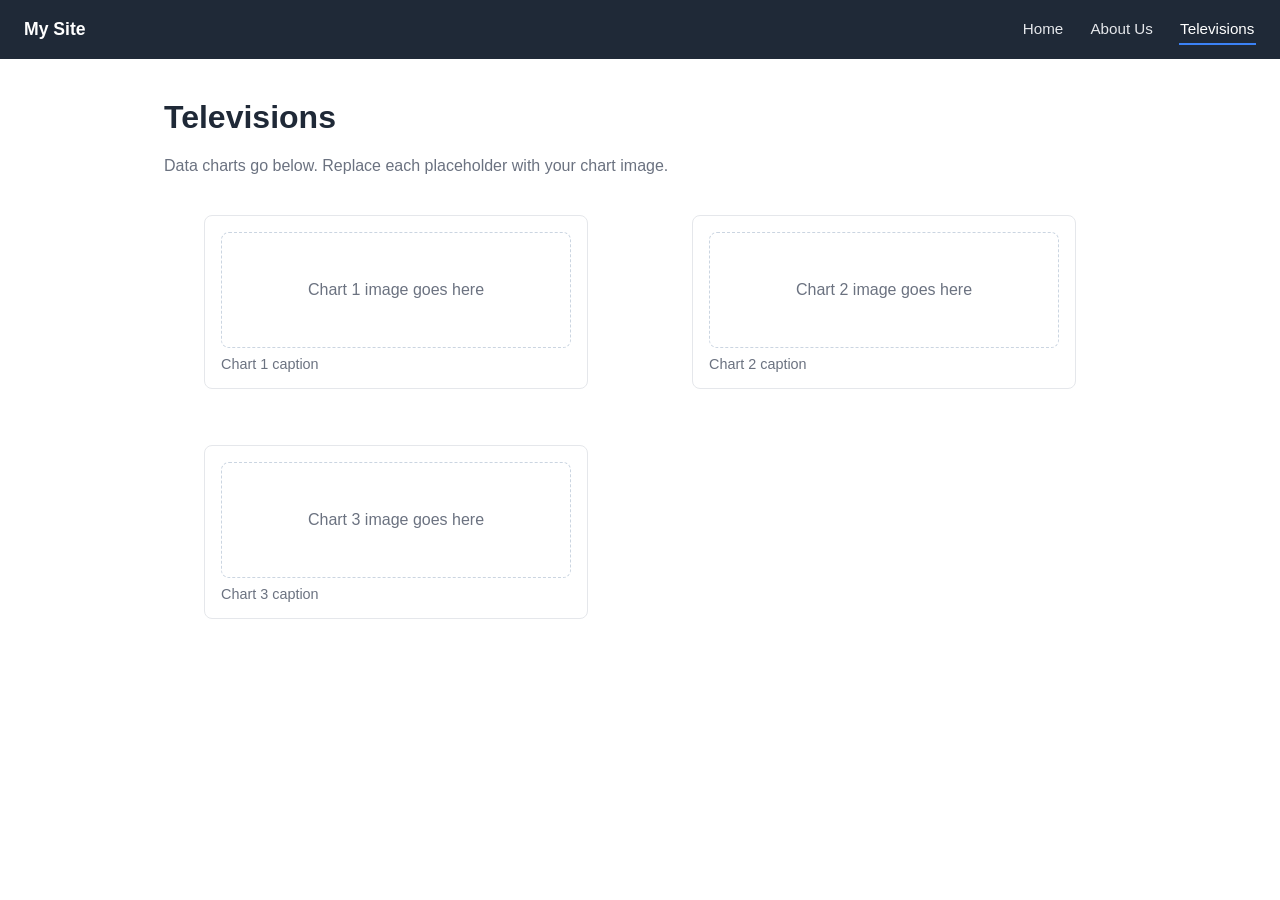
==== televisions.html @ 6134530f "init: early scripts, images and raw webpages" ====
<!DOCTYPE html>
<html lang="en">
<head>
  <meta charset="UTF-8" />
  <meta name="viewport" content="width=device-width, initial-scale=1.0" />
  <title>Televisions</title>
  <link rel="stylesheet" href="css/style.css" />
</head>
<body>
  <div id="navbar"></div>

  <main>
    <h1>Televisions</h1>
    <p class="muted">Data charts go below. Replace each placeholder with your chart image.</p>

    <div class="chart-grid">
      <figure class="chart-card">
        <!-- <img src="images/chart1.png" alt="Description of chart 1" /> -->
        <div class="placeholder">Chart 1 image goes here</div>
        <figcaption>Chart 1 caption</figcaption>
      </figure>

      <figure class="chart-card">
        <!-- <img src="images/chart2.png" alt="Description of chart 2" /> -->
        <div class="placeholder">Chart 2 image goes here</div>
        <figcaption>Chart 2 caption</figcaption>
      </figure>

      <figure class="chart-card">
        <!-- <img src="images/chart3.png" alt="Description of chart 3" /> -->
        <div class="placeholder">Chart 3 image goes here</div>
        <figcaption>Chart 3 caption</figcaption>
      </figure>
    </div>
  </main>

  <script src="js/nav.js"></script>
  <script src="js/gallery.js"></script>
</body>
</html>
---- css/style.css ----
:root {
  --nav-bg: #1f2937;
  --nav-text: #e5e7eb;
  --nav-text-active: #ffffff;
  --nav-accent: #3b82f6;
  --bg: #ffffff;
  --text: #1f2937;
  --muted: #6b7280;
}

* {
  box-sizing: border-box;
}

body {
  margin: 0;
  font-family: "Segoe UI", Arial, sans-serif;
  background: var(--bg);
  color: var(--text);
}

.navbar {
  display: flex;
  align-items: center;
  gap: 1.5rem;
  background: var(--nav-bg);
  padding: 0.9rem 1.5rem;
}

.navbar .brand {
  color: var(--nav-text-active);
  font-weight: 700;
  font-size: 1.1rem;
  margin-right: auto;
  text-decoration: none;
}

.navbar a.nav-link {
  color: var(--nav-text);
  text-decoration: none;
  font-size: 0.95rem;
  padding: 0.35rem 0.1rem;
  border-bottom: 2px solid transparent;
  transition: color 0.15s ease, border-color 0.15s ease;
}

.navbar a.nav-link:hover {
  color: var(--nav-text-active);
}

.navbar a.nav-link.active {
  color: var(--nav-text-active);
  border-bottom-color: var(--nav-accent);
}

main {
  max-width: 1000px;
  margin: 0 auto;
  padding: 2.5rem 1.5rem;
}

h1 {
  margin-top: 0;
}

.muted {
  color: var(--muted);
}

.chart-grid {
  display: grid;
  grid-template-columns: repeat(auto-fit, minmax(320px, 1fr));
  gap: 1.5rem;
  margin-top: 1.5rem;
}

.chart-card {
  border: 1px solid #e5e7eb;
  border-radius: 8px;
  padding: 1rem;
}

.chart-card img {
  width: 100%;
  height: auto;
  border-radius: 4px;
  display: block;
}

.chart-card figcaption {
  margin-top: 0.5rem;
  font-size: 0.9rem;
  color: var(--muted);
}

.placeholder {
  border: 1px dashed #cbd5e1;
  border-radius: 8px;
  padding: 3rem 1rem;
  text-align: center;
  color: var(--muted);
}
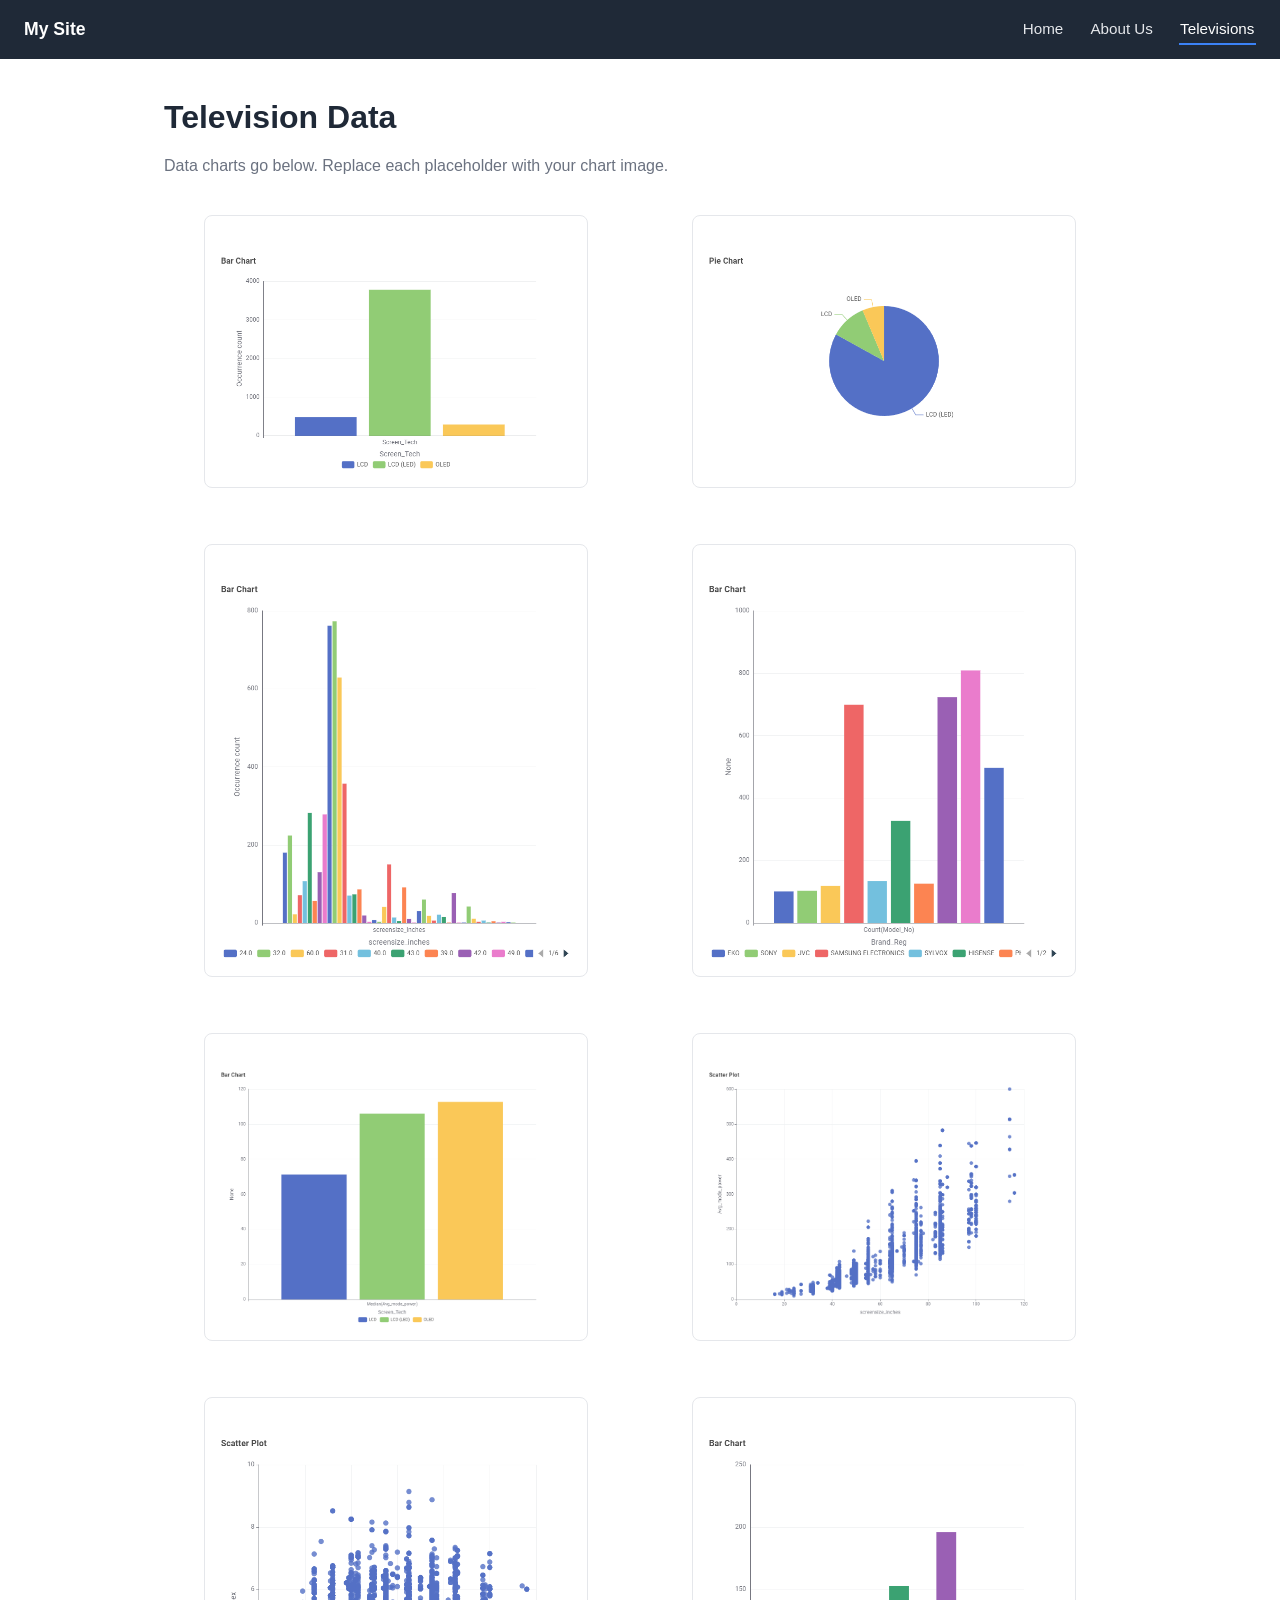
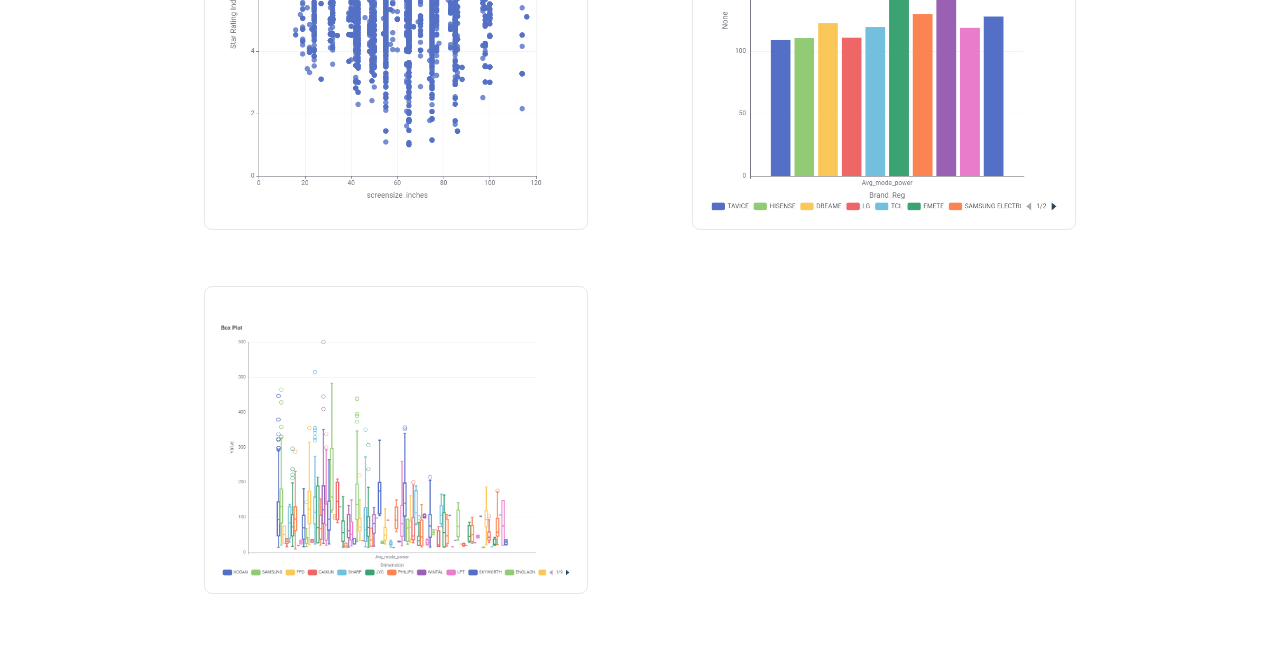
==== commit fcae8801: "feat: added title element to chart display, requires styling" ====
--- a/televisions.html
+++ b/televisions.html
@@ -10,27 +10,11 @@
   <div id="navbar"></div>
 
   <main>
-    <h1>Televisions</h1>
+    <h1>Television Data</h1>
     <p class="muted">Data charts go below. Replace each placeholder with your chart image.</p>
 
-    <div class="chart-grid">
-      <figure class="chart-card">
-        <!-- <img src="images/chart1.png" alt="Description of chart 1" /> -->
-        <div class="placeholder">Chart 1 image goes here</div>
-        <figcaption>Chart 1 caption</figcaption>
-      </figure>
-
-      <figure class="chart-card">
-        <!-- <img src="images/chart2.png" alt="Description of chart 2" /> -->
-        <div class="placeholder">Chart 2 image goes here</div>
-        <figcaption>Chart 2 caption</figcaption>
-      </figure>
-
-      <figure class="chart-card">
-        <!-- <img src="images/chart3.png" alt="Description of chart 3" /> -->
-        <div class="placeholder">Chart 3 image goes here</div>
-        <figcaption>Chart 3 caption</figcaption>
-      </figure>
+    <div id="gallery" class="chart-grid">
+       
     </div>
   </main>
 
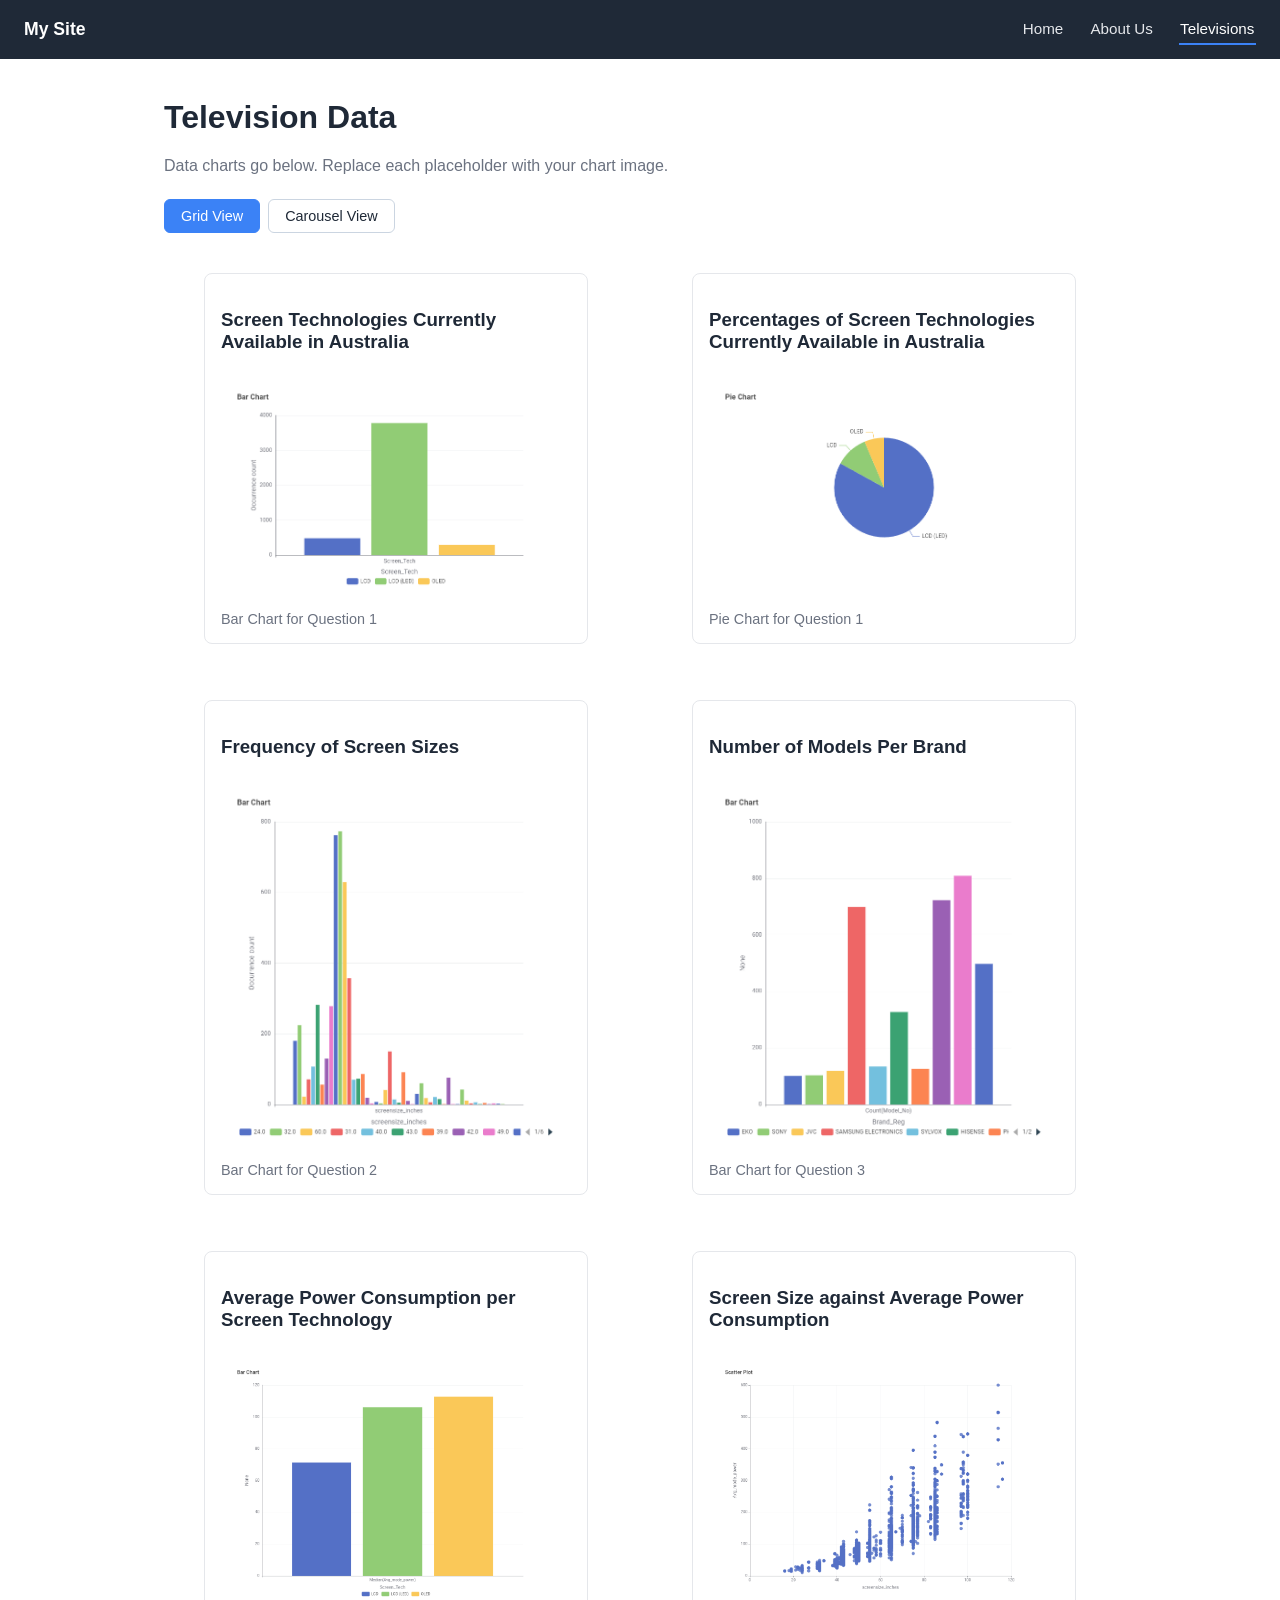
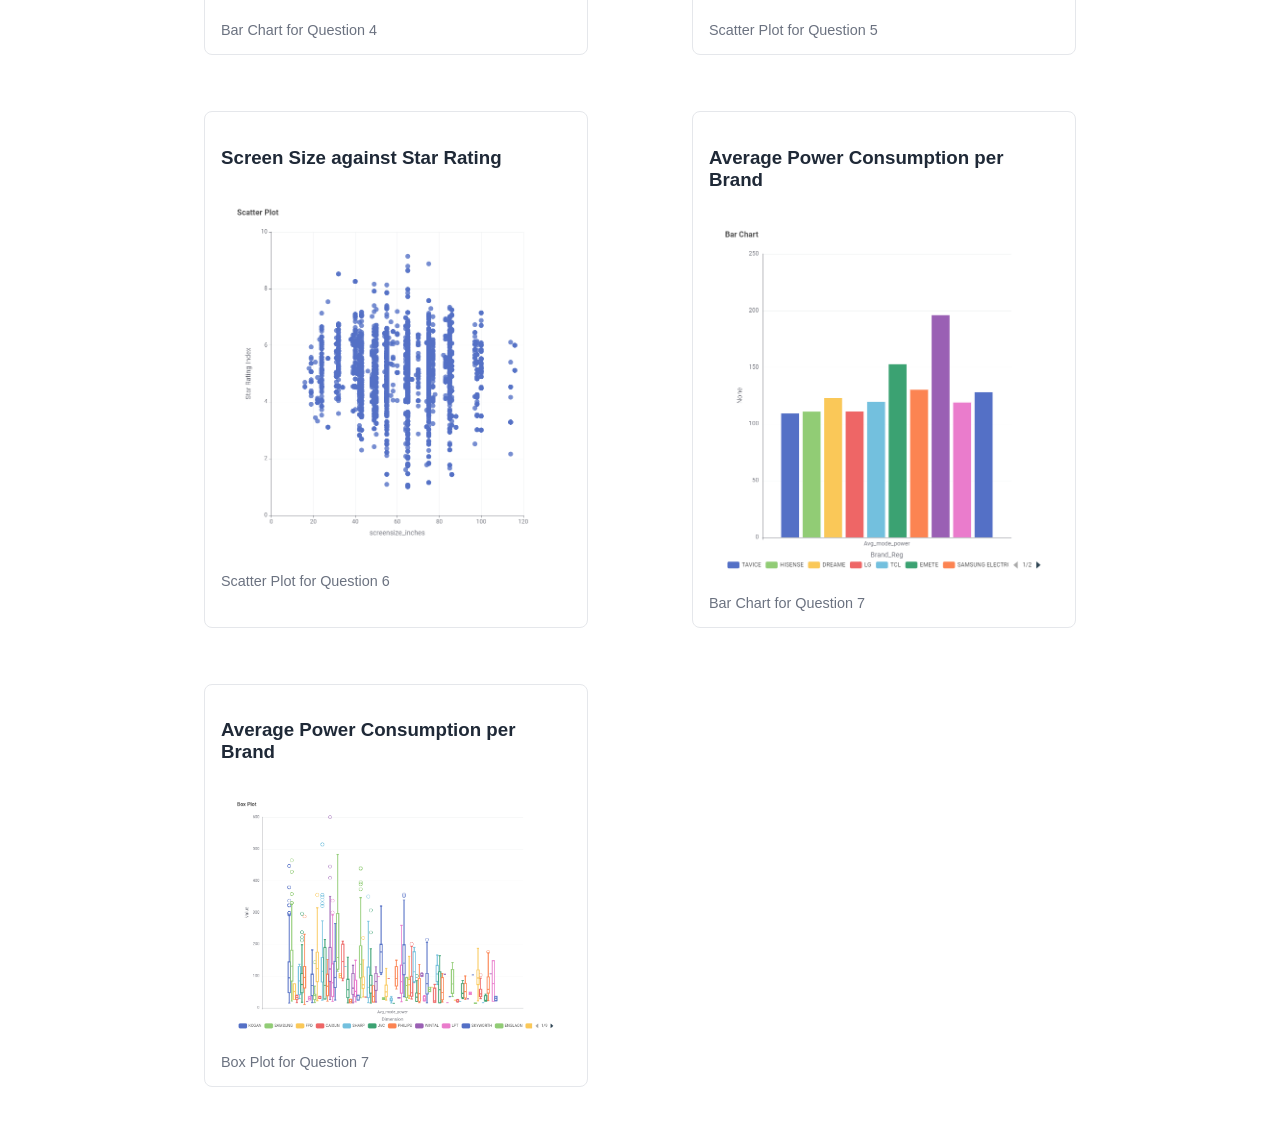
==== commit 21b27a0a: "feat: carousel view and grid view implemented" ====
--- a/televisions.html
+++ b/televisions.html
@@ -13,9 +13,15 @@
     <h1>Television Data</h1>
     <p class="muted">Data charts go below. Replace each placeholder with your chart image.</p>
 
-    <div id="gallery" class="chart-grid">
-       
+    <!-- Buttons that switch between the grid and carousel views (see js/gallery.js) -->
+    <div class="view-toggle">
+      <button id="grid-view-btn" class="active">Grid View</button>
+      <button id="carousel-view-btn">Carousel View</button>
     </div>
+
+    <!-- Single container: gallery.js clears and rebuilds this with either the
+         grid markup or the carousel markup, so only one view exists at a time. -->
+    <div id="view-container"></div>
   </main>
 
   <script src="js/nav.js"></script>
--- a/css/style.css
+++ b/css/style.css
@@ -85,6 +85,7 @@
   height: auto;
   border-radius: 4px;
   display: block;
+  padding: 1em;
 }
 
 .chart-card figcaption {
@@ -100,3 +101,73 @@
   text-align: center;
   color: var(--muted);
 }
+
+/* Grid/Carousel toggle buttons */
+.view-toggle {
+  display: flex;
+  gap: 0.5rem;
+  margin-top: 1.5rem;
+}
+
+.view-toggle button {
+  border: 1px solid #cbd5e1;
+  background: #fff;
+  color: var(--text);
+  padding: 0.5rem 1rem;
+  border-radius: 6px;
+  cursor: pointer;
+  font-size: 0.9rem;
+}
+
+.view-toggle button.active {
+  background: var(--nav-accent);
+  border-color: var(--nav-accent);
+  color: #fff;
+}
+
+/* Carousel view: title on top, image centered, caption/counter below */
+.carousel {
+  margin-top: 1.5rem;
+  text-align: center;
+}
+
+.carousel img {
+  padding: 1.5em
+}
+
+
+.carousel-main {
+  display: flex;
+  align-items: center;
+  justify-content: center;
+  gap: 1rem;
+  margin-top: 0.5rem;
+}
+
+.carousel-main img {
+  max-width: 100%;
+  max-height: 480px;
+  border-radius: 8px;
+  border: 1px solid #e5e7eb;
+}
+
+.carousel-main button {
+  flex: none;
+  border: 1px solid #cbd5e1;
+  background: #fff;
+  color: var(--text);
+  width: 2.5rem;
+  height: 2.5rem;
+  border-radius: 50%;
+  cursor: pointer;
+  font-size: 1.1rem;
+}
+
+.carousel-main button:hover {
+  background: #f3f4f6;
+}
+
+.carousel>p:first-of-type {
+  margin-top: 0.75rem;
+  color: var(--muted);
+}
